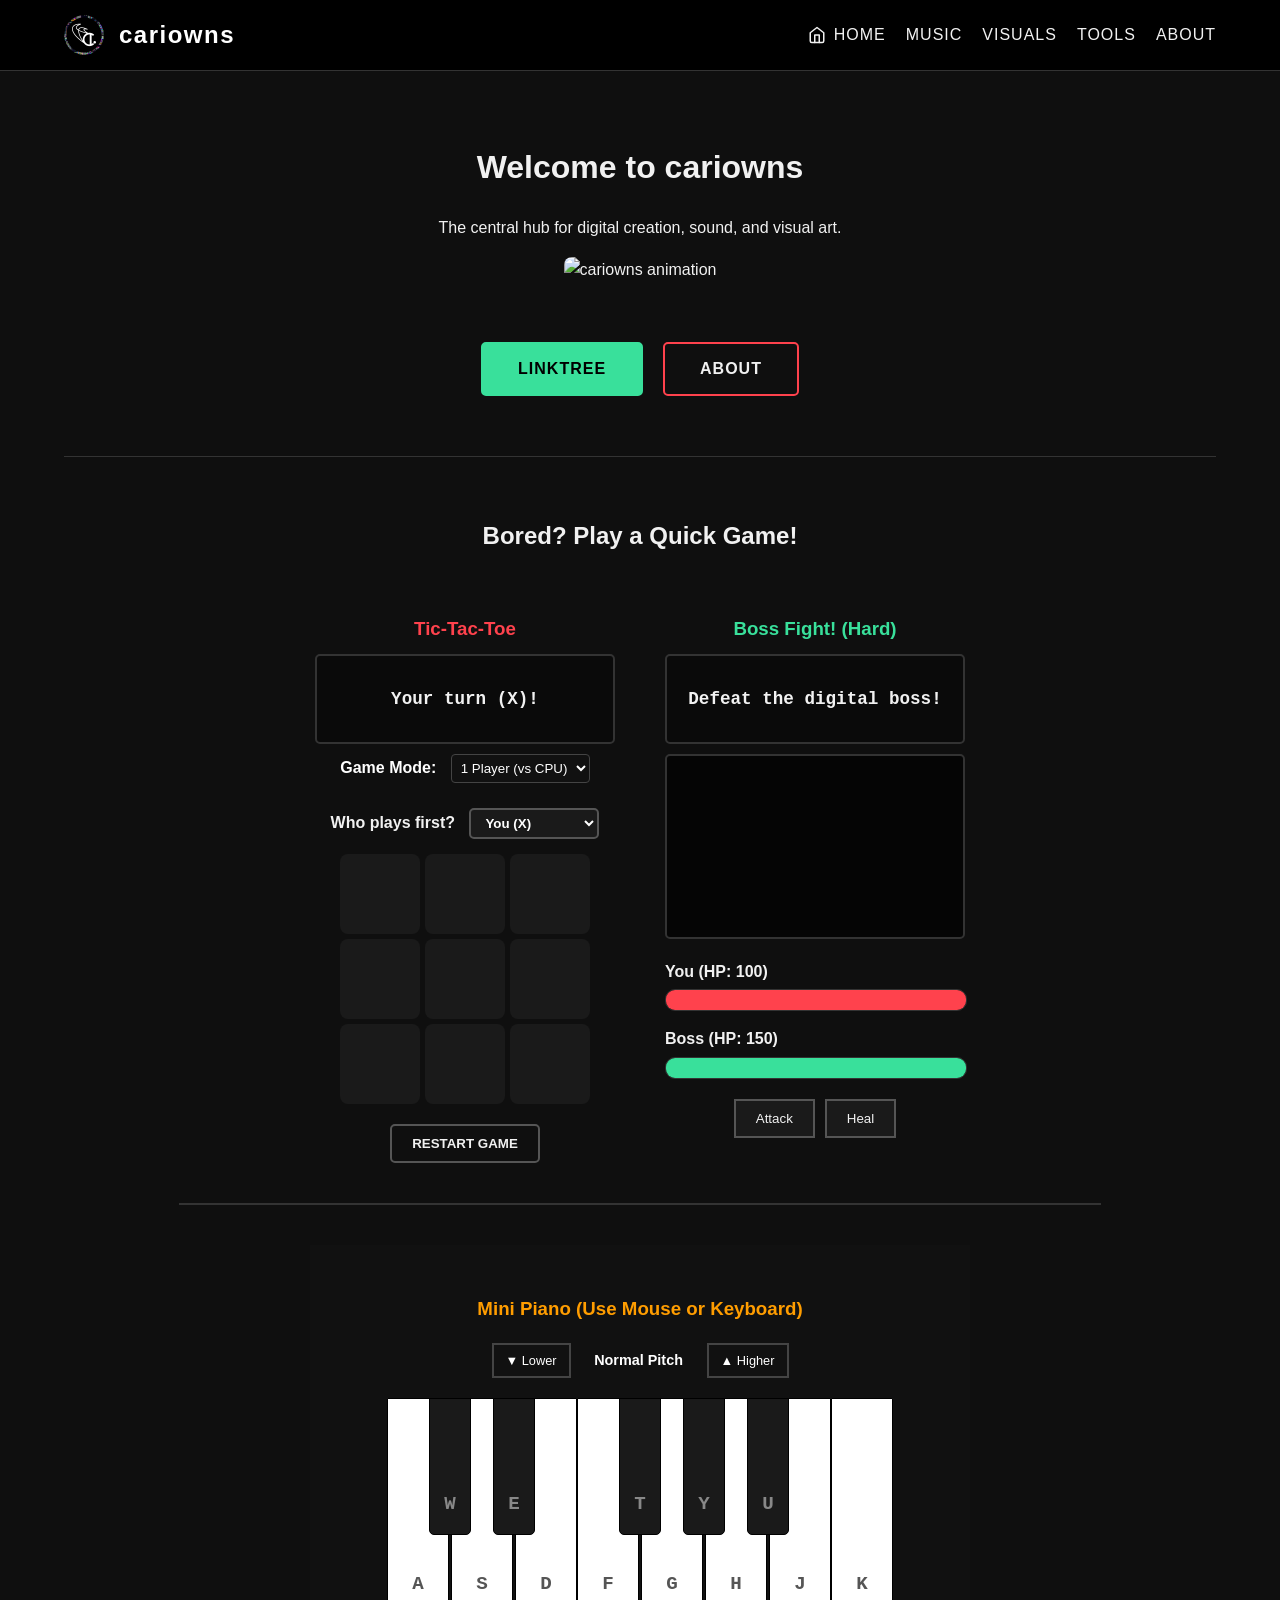
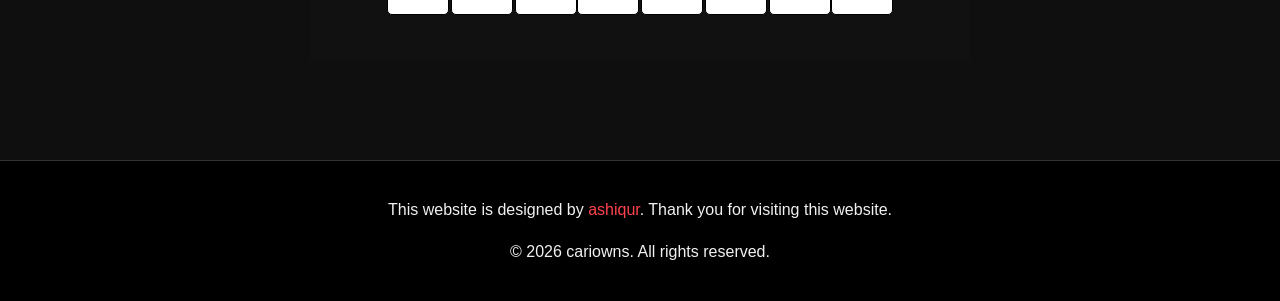
==== index.html @ 0cd2ff1d "Update meta tags and links in index.html" ====
<!DOCTYPE html>
<html lang="en">
<head>
<meta charset="UTF-8">
<meta name="viewport" content="width=device-width, initial-scale=1.0">
<title>cariowns - MUSIC, VISUALS</title>
<meta name="title" content="cariowns - MUSIC, VISUALS" />
<meta name="description" content="The official website of cariowns. Discover new music and digital projects." />
<link rel="canonical" href="https://cariowns.xyz/">

<meta property="og:type" content="website" />
<meta property="og:url" content="https://cariowns.xyz/" />
<meta property="og:title" content="cariowns - MUSIC, VISUALS" />
<meta property="og:description" content="The official website of cariowns. Discover new music and digital projects." />
<meta property="og:image" content="https://cariowns.xyz/assets/og/home.png" />

<meta property="twitter:card" content="summary_large_image" />
<meta property="twitter:url" content="https://cariowns.xyz/" />
<meta property="twitter:title" content="cariowns - MUSIC, VISUALS" />
<meta property="twitter:description" content="The official website of cariowns. Discover new music and digital projects." />
<meta property="twitter:image" content="https://cariowns.xyz/assets/og/home.png" />


<link rel="icon" href="/favicon.svg" type="image/svg+xml">
<link rel="apple-touch-icon" href="/favicon.svg">
<link rel="manifest" href="/site.webmanifest">

<link rel="stylesheet" href="style.css">
</head>
<body>
    <header>
        <div class="logo">
            <!-- Logo and Text aligned perfectly -->
            <a href="./" style="display: flex; align-items: center; text-decoration: none; gap: 15px;">
                <img src="assets/logo.png" alt="cariowns logo">
                <span style="font-size: 24px; font-weight: bold; letter-spacing: 1.5px; color: #ffffff;">cariowns</span>
            </a>
        </div>
        
        <!-- The Hamburger Button (Hidden on desktop) -->
        <button class="menu-toggle" aria-label="Toggle menu">
            &#9776;
        </button>

        <!-- Navigation Links -->
        <nav class="nav-links">
            <a href="./">
                <!-- SVG Home Icon -->
                <svg width="18" height="18" viewBox="0 0 24 24" fill="none" stroke="currentColor" stroke-width="2" stroke-linecap="round" stroke-linejoin="round">
                    <path d="M3 9l9-7 9 7v11a2 2 0 0 1-2 2H5a2 2 0 0 1-2-2z"></path>
                    <polyline points="9 22 9 12 15 12 15 22"></polyline>
                </svg>
                <span class="hide-on-mobile">Home</span>
            </a>
            <a href="MUSIC">Music</a>
            <a href="VISUALS">Visuals</a>
            <a href="TOOLS">Tools</a>
            <a href="ABOUT/">About</a>
        </nav>
    </header>

    <main>
        <h1>Welcome to cariowns</h1>
        <p>The central hub for digital creation, sound, and visual art.</p>
        <img src="assets/ashiqur.gif" alt="cariowns animation" class="hero-image">
        <!-- Home Page Buttons -->
        <div class="home-buttons">
            <a href="https://linktr.ee/cariowns" target="_blank" class="btn linktree-btn">Linktree</a>
            <a href="ABOUT/" class="btn about-btn">About</a>
        </div>
        <!-- Games Section -->
        <div class="games-container">
            <h2 class="games-main-title">Bored? Play a Quick Game!</h2>
            
            <div class="all-games-wrapper">
                
                <!-- Game 1: Tic-Tac-Toe -->
                <div class="game-box">
    <h3 style="color: var(--accent-color); margin-bottom: 10px;">Tic-Tac-Toe</h3>
    
    <div class="battle-screen">
        <p id="game-status" style="margin: 0; font-family: monospace; font-size: 1.1rem; font-weight: bold;">Your turn (X)!</p>
    </div>

    <div style="margin-bottom: 15px;">
        <label for="game-mode" style="color: white; margin-right: 10px; font-weight: bold;">Game Mode:</label>
        <select id="game-mode" style="background: #111; color: white; border: 1px solid #444; padding: 5px; border-radius: 4px; cursor: pointer;">
            <option value="1p">1 Player (vs CPU)</option>
            <option value="2p">2 Players (Local)</option>
        </select>
    </div>
    <div style="margin-bottom: 15px; margin-top: 10px;">
    <label for="first-player" style="font-weight: bold; margin-right: 10px;">Who plays first?</label>
    <select id="first-player" class="turn-dropdown">
        <option value="player">You (X)</option>
        <option value="computer">Computer (O)</option>
    </select>
</div>
                    <div class="tic-tac-toe-board">
                        <div class="cell" data-index="0"></div>
                        <div class="cell" data-index="1"></div>
                        <div class="cell" data-index="2"></div>
                        <div class="cell" data-index="3"></div>
                        <div class="cell" data-index="4"></div>
                        <div class="cell" data-index="5"></div>
                        <div class="cell" data-index="6"></div>
                        <div class="cell" data-index="7"></div>
                        <div class="cell" data-index="8"></div>
                    </div>
                    <button id="reset-game" class="btn">Restart Game</button>
                </div>

                <!-- Game 2: Boss Fight Fighter -->
                <div class="game-box">
                    <h3 style="color: #39E09B; margin-bottom: 10px;">Boss Fight! (Hard)</h3>
                    
                    <!-- RETRO BATTLE SCREEN -->
                    <div class="battle-screen">
                        <p id="fighter-status">Defeat the digital boss!</p>
                    </div>
                    <div class="bullet-screen">
                        <div class="pixel-bullet player-bullet"></div>
                        <div class="pixel-bullet boss-bullet"></div>
                        <div class="pixel-bullet boss-bullet-2"></div>
                    </div>
                    
                    <div class="health-bars">
                        <div class="hp-box">
                            <span>You (HP: <span id="p-hp-text">100</span>)</span>
                            <div class="hp-bar-bg"><div id="player-hp" class="hp-fill player-hp"></div></div>
                        </div>
                        <div class="hp-box">
                            <span>Boss (HP: <span id="b-hp-text">150</span>)</span>
                            <div class="hp-bar-bg"><div id="boss-hp" class="hp-fill boss-hp"></div></div>
                        </div>
                    </div>

                    <div class="fighter-controls">
                        <button id="btn-attack" class="btn action-btn">Attack</button>
                        <button id="btn-heal" class="btn action-btn">Heal</button>
                        <button id="reset-fighter" class="btn" style="display: none;">Play Again</button>
                    </div>
                </div>
            </div>
        </div>
        <!-- The divider line -->
    <hr class="section-divider">

    <!-- Mini Piano -->
    <div class="game-box piano-container">
        <h3 style="color: #ff9d00; margin-bottom: 20px;">Mini Piano (Use Mouse or Keyboard)</h3>
        <div class="pitch-box">
            <button id="pitch-down">▼ Lower</button>
            <span id="pitch-display">Normal Pitch</span>
            <button id="pitch-up">▲ Higher</button>
        </div>
        <div class="piano">
            <div class="key white" data-note="C4">A</div>
            <div class="key black" data-note="C#4">W</div>
            <div class="key white" data-note="D4">S</div>
            <div class="key black" data-note="D#4">E</div>
            <div class="key white" data-note="E4">D</div>
            <div class="key white" data-note="F4">F</div>
            <div class="key black" data-note="F#4">T</div>
            <div class="key white" data-note="G4">G</div>
            <div class="key black" data-note="G#4">Y</div>
            <div class="key white" data-note="A4">H</div>
            <div class="key black" data-note="A#4">U</div>
            <div class="key white" data-note="B4">J</div>
            <div class="key white" data-note="C5">K</div>
        </div>
    </div>
    </main>

    <footer>
        <p>This website is designed by <a href="https://instagram.com/ashiqur.sf" target="_blank">ashiqur</a>. Thank you for visiting this website.</p>
        <p>&copy; 2026 cariowns. All rights reserved.</p>
    </footer>

    <!-- Hamburger Menu Script -->
    <script>
        const menuBtn = document.querySelector('.menu-toggle');
        const navLinks = document.querySelector('.nav-links');

        menuBtn.addEventListener('click', () => {
            navLinks.classList.toggle('active');
        });
    </script>
<script>
        const cells = document.querySelectorAll('.cell');
        const statusText = document.getElementById('game-status');
        const resetButton = document.getElementById('reset-game');
        const firstPlayerSelect = document.getElementById('first-player');
        const gameModeSelect = document.getElementById('game-mode'); // Game Mode dropdown
        
        let board = ["", "", "", "", "", "", "", "", ""];
        let playerMoves = []; 
        let computerMoves = []; // Also use this for Player 2's moves!
        let gameActive = true;
        let isComputerThinking = false; 
        
        // --- NEW 2-PLAYER VARIABLES ---
        let isTwoPlayer = false; 
        let currentPlayer = "X"; // Tracks whose turn it is in 2P mode

        const winConditions = [
            [0, 1, 2], [3, 4, 5], [6, 7, 8],
            [0, 3, 6], [1, 4, 7], [2, 5, 8],
            [0, 4, 8], [2, 4, 6]
        ];

        cells.forEach(cell => cell.addEventListener('click', handleCellClick));
        resetButton.addEventListener('click', resetGame);
        firstPlayerSelect.addEventListener('change', resetGame); 

        // --- NEW GAME MODE LISTENER ---
        gameModeSelect.addEventListener('change', (e) => {
            isTwoPlayer = (e.target.value === '2p');
            // Hide the "Who plays first" dropdown in 2P mode to avoid confusion
            firstPlayerSelect.parentElement.style.display = isTwoPlayer ? 'none' : 'block';
            resetGame();
        });

        function handleCellClick(e) {
            const index = e.target.getAttribute('data-index');
            
            if (board[index] !== "" || !gameActive || isComputerThinking) return;

            if (isTwoPlayer) {

                // 2-PLAYER LOCAL MODE LOGIC
                let currentQueue = currentPlayer === "X" ? playerMoves : computerMoves;
                placePiece(index, currentPlayer, currentQueue);
                checkWinner();

                if (gameActive) {
                    // Switch turns
                    currentPlayer = currentPlayer === "X" ? "O" : "X";
                    statusText.innerText = `Player ${currentPlayer}'s turn!`;
                    statusText.style.color = currentPlayer === "X" ? "var(--text-color)" : "#39E09B";
                }
            } else {
                // 1-PLAYER VS CPU LOGIC
                placePiece(index, "X", playerMoves);
                checkWinner();

                if (gameActive) {
                    isComputerThinking = true; 
                    statusText.innerText = "Computer is thinking..."; 
                    statusText.style.color = "#39E09B";
                    setTimeout(computerMove, 500); 
                }
            }
        }

        function placePiece(index, player, moveQueue) {
            board[index] = player;
            let cell = document.querySelector(`.cell[data-index="${index}"]`);
            cell.innerText = player;
            cell.classList.add(player.toLowerCase());
            cell.classList.remove('fading');
            moveQueue.push(index);

            if (moveQueue.length > 3) {
                let oldestIndex = moveQueue.shift();
                board[oldestIndex] = ""; 
                let oldestCell = document.querySelector(`.cell[data-index="${oldestIndex}"]`);
                oldestCell.innerText = ""; 
                oldestCell.classList.remove(player.toLowerCase(), 'fading');
            }

            if (moveQueue.length === 3) {
                let nextToFadeIndex = moveQueue[0];
                let nextToFadeCell = document.querySelector(`.cell[data-index="${nextToFadeIndex}"]`);
                nextToFadeCell.classList.add('fading');
            }
        }

        function computerMove() {
            let available = [];
            board.forEach((val, idx) => { if (val === "") available.push(idx); });
            if (available.length === 0) return;

            let selectedIdx = -1;

            let fadingComputerPiece = computerMoves.length === 3 ? computerMoves[0] : -1;

            // 1. Computer tries to win (but ignores fake wins!)
            for(let i=0; i<winConditions.length; i++) {
                let [a,b,c] = winConditions[i];
                
                // If a winning line relies on the piece that is about to vanish, IGNORE IT!
                if (a === fadingComputerPiece || b === fadingComputerPiece || c === fadingComputerPiece) {
                    continue; 
                }

                let line = [board[a], board[b], board[c]];
                if (line.filter(x => x === "O").length === 2 && line.filter(x => x === "").length === 1) {
                    selectedIdx = line.indexOf("") === 0 ? a : (line.indexOf("") === 1 ? b : c);
                    break;
                }
            }

            // 2. Computer blocks me
            if (selectedIdx === -1) {
                for(let i=0; i<winConditions.length; i++) {
                    let [a,b,c] = winConditions[i];
                    let line = [board[a], board[b], board[c]];
                    if (line.filter(x => x === "X").length === 2 && line.filter(x => x === "").length === 1) {
                        selectedIdx = line.indexOf("") === 0 ? a : (line.indexOf("") === 1 ? b : c);
                        break;
                    }
                }
            }

            // 3. Strategic choice (Center -> Corners -> Edges)
            if (selectedIdx === -1) {
                if (board[4] === "") {
                    selectedIdx = 4;
                } else {
                    const corners = [0, 2, 6, 8].filter(idx => board[idx] === "");
                    if (corners.length > 0) {
                        selectedIdx = corners[Math.floor(Math.random() * corners.length)];
                    } else {
                        selectedIdx = available[Math.floor(Math.random() * available.length)];
                    }
                }
            }

            placePiece(selectedIdx, "O", computerMoves);
            checkWinner();
            isComputerThinking = false; 
            
            if (gameActive) {
                statusText.innerText = "Your turn (X)!";
                statusText.style.color = "var(--text-color)";
            }
        }
        function checkWinner() {
            let roundWon = false;
            let winner = "";

            for (let i = 0; i < winConditions.length; i++) {
                const [a, b, c] = winConditions[i];
                if (board[a] && board[a] === board[b] && board[a] === board[c]) {
                    roundWon = true;
                    winner = board[a];
                    break;
                }
            }

            if (roundWon) {
                if (isTwoPlayer) {
                    statusText.innerText = `Player ${winner} Wins! 🎉`;
                } else {
                    statusText.innerText = winner === "X" ? "You Win! 🎉" : "Computer Wins! 🤖";
                }
                statusText.style.color = winner === "X" ? "var(--accent-color)" : "#39E09B";
                gameActive = false;
                cells.forEach(cell => cell.classList.remove('fading'));
            }
        }

        function resetGame() {
            board = ["", "", "", "", "", "", "", "", ""];
            playerMoves = [];
            computerMoves = [];
            gameActive = true;
            isComputerThinking = false;
            currentPlayer = "X"; // Always reset to X
            
            cells.forEach(cell => {
                cell.innerText = "";
                cell.classList.remove("x", "o", "fading");
            });

            if (isTwoPlayer) {
                statusText.innerText = "Player X's turn!";
                statusText.style.color = "var(--text-color)";
            } else {
                if (firstPlayerSelect.value === 'computer') {
                    statusText.innerText = "Computer is thinking...";
                    statusText.style.color = "#39E09B";
                    isComputerThinking = true;
                    setTimeout(computerMove, 500); 
                } else {
                    statusText.innerText = "You vs. Computer. Your turn (X)!";
                    statusText.style.color = "var(--text-color)";
                }
            }
        }
    </script>
    <!-- Fighter Game Logic -->
    <script>
        let playerHp = 100;
        let bossHp = 150; // Boss starts with more HP!
        let fighterActive = true;

        const pBar = document.getElementById('player-hp');
        const bBar = document.getElementById('boss-hp');
        const pText = document.getElementById('p-hp-text');
        const bText = document.getElementById('b-hp-text');
        const fStatus = document.getElementById('fighter-status');
        const attackBtn = document.getElementById('btn-attack');
        const healBtn = document.getElementById('btn-heal');
        const resetFighterBtn = document.getElementById('reset-fighter');

        attackBtn.addEventListener('click', () => playerTurn('attack'));
        healBtn.addEventListener('click', () => playerTurn('heal'));
        resetFighterBtn.addEventListener('click', resetFighter);

        function updateBars() {
            pBar.style.width = Math.max(0, playerHp) + '%';
            bBar.style.width = (Math.max(0, bossHp) / 1.5) + '%'; // Divided by 1.5 because max is 150
            pText.innerText = Math.max(0, playerHp);
            bText.innerText = Math.max(0, bossHp);
        }

        function playerTurn(action) {
            if(!fighterActive) return;

            if(action === 'attack') {
                let dmg = Math.floor(Math.random() * 11) + 10; 
                bossHp -= dmg;
                fStatus.innerHTML = `💥 BANG! 🔫<br>You dealt ${dmg} damage.`;
                fStatus.style.color = 'var(--accent-color)';
                
                // 🔫 FIRE THE PLAYER BULLET!
                const pBullet = document.querySelector('.player-bullet');
                if(pBullet) {
                    pBullet.classList.remove('firing'); 
                    void pBullet.offsetWidth; // Force reset
                    pBullet.classList.add('firing'); // Shoot!
                }
                
            } else {
                let heal = Math.floor(Math.random() * 16) + 15; 
                playerHp = Math.min(100, playerHp + heal);
                fStatus.innerHTML = `✨ HEALED ✨<br>Recovered ${heal} HP!`;
                fStatus.style.color = '#39E09B';
            }

            updateBars();
            checkFighterWin();

            if(fighterActive) {
                attackBtn.disabled = true;
                healBtn.disabled = true;
                setTimeout(bossTurn, 1000); 
            }
        }

        function bossTurn() {
            let dmg = Math.floor(Math.random() * 16) + 15; 
            playerHp -= dmg;
            fStatus.innerHTML = `🩸 OUCH! 🩸<br>Boss hit for ${dmg} damage.`;
            fStatus.style.color = 'white';
            
            // 🔫 FIRE THE BOSS BULLETS!
            const bBullet1 = document.querySelector('.boss-bullet');
            const bBullet2 = document.querySelector('.boss-bullet-2');
            if(bBullet1 && bBullet2) {
                bBullet1.classList.remove('firing');
                bBullet2.classList.remove('firing');
                void bBullet1.offsetWidth; // Force reset
                bBullet1.classList.add('firing'); // Shoot bullet 1!
                bBullet2.classList.add('firing'); // Shoot bullet 2!
            }

            updateBars();
            checkFighterWin();
            attackBtn.disabled = false;
            healBtn.disabled = false;
        }
        function checkFighterWin() {
            if(bossHp <= 0) {
                fStatus.innerHTML = "🏆 VICTORY! 🏆<br>You defeated the Boss!";
                fStatus.style.color = '#39E09B';
                endFighter();
            } else if (playerHp <= 0) {
                fStatus.innerHTML = "💀 GAME OVER 💀<br>You were destroyed.";
                fStatus.style.color = 'var(--accent-color)';
                endFighter();
            }
        }
        function endFighter() {
            fighterActive = false;
            attackBtn.style.display = 'none';
            healBtn.style.display = 'none';
            resetFighterBtn.style.display = 'inline-block';
        }

        function resetFighter() {
            playerHp = 100;
            bossHp = 150;
            fighterActive = true;
            fStatus.innerText = "Defeat the digital boss!";
            fStatus.style.color = 'white';
            attackBtn.style.display = 'inline-block';
            healBtn.style.display = 'inline-block';
            resetFighterBtn.style.display = 'none';
            attackBtn.disabled = false;
            healBtn.disabled = false;
            updateBars();
        }
        
        // 🎹 ADVANCED MINI PIANO LOGIC
        
        const AudioContext = window.AudioContext || window.webkitAudioContext;
        const audioCtx = new AudioContext();

        const frequencies = {
            "C4": 261.63, "C#4": 277.18, "D4": 293.66, "D#4": 311.13,
            "E4": 329.63, "F4": 349.23, "F#4": 369.99, "G4": 392.00,
            "G#4": 415.30, "A4": 440.00, "A#4": 466.16, "B4": 493.88,
            "C5": 523.25
        };

        // This object acts as the piano's "memory"
        const activeNotes = {};
        
        // --- NEW PITCH SHIFT LOGIC ---
        let currentPitchShift = 0; // 0 is normal, 1 is an octave up, -1 is an octave down
        const pitchDisplay = document.getElementById('pitch-display');

        document.getElementById('pitch-down').addEventListener('click', () => {
            if (currentPitchShift > -2) currentPitchShift--; // Limit to 2 octaves down
            updatePitchDisplay();
        });

        document.getElementById('pitch-up').addEventListener('click', () => {
            if (currentPitchShift < 2) currentPitchShift++; // Limit to 2 octaves up
            updatePitchDisplay();
        });

        function updatePitchDisplay() {
            if (currentPitchShift === 0) pitchDisplay.innerText = "Normal Pitch";
            else if (currentPitchShift > 0) pitchDisplay.innerText = `Pitch +${currentPitchShift}`;
            else pitchDisplay.innerText = `Pitch ${currentPitchShift}`;
        }

        // --- UPGRADED START NOTE FUNCTION ---
        function startNote(note) {
            if (!frequencies[note]) return;
            if (audioCtx.state === 'suspended') audioCtx.resume();
            
            if (activeNotes[note]) return;

            const osc = audioCtx.createOscillator();
            const gainNode = audioCtx.createGain();
            
            osc.type = 'triangle'; 
            
            // Multiply the frequency by 2 to go up an octave, divide by 2 to go down!
            const shiftedFrequency = frequencies[note] * Math.pow(2, currentPitchShift);
            osc.frequency.setValueAtTime(shiftedFrequency, audioCtx.currentTime);
            
            gainNode.gain.setValueAtTime(1, audioCtx.currentTime);
            
            osc.connect(gainNode);
            gainNode.connect(audioCtx.destination);
            
            osc.start();
            
            activeNotes[note] = { osc, gainNode };
        }

        function stopNote(note) {
            if (!activeNotes[note]) return;

            const { osc, gainNode } = activeNotes[note];
            
            // When released, fade it out smoothly over half a second
            gainNode.gain.setValueAtTime(gainNode.gain.value, audioCtx.currentTime);
            gainNode.gain.exponentialRampToValueAtTime(0.001, audioCtx.currentTime + 0.5); 
            osc.stop(audioCtx.currentTime + 0.5);
            
            // Delete from memory
            delete activeNotes[note];
        }

        // --- MOUSE AND DRAG TRACKING ---
        let isMouseDown = false;
        document.addEventListener('mousedown', () => isMouseDown = true);
        document.addEventListener('mouseup', () => isMouseDown = false);

        const pianoKeys = document.querySelectorAll('.key');
        
        pianoKeys.forEach(key => {
            const note = key.getAttribute('data-note');

            // 1. Initial Click Down
            key.addEventListener('mousedown', () => {
                startNote(note);
                key.classList.add('active');
            });

            // 2. Dragging over keys while holding the mouse button!
            key.addEventListener('mouseenter', () => {
                if (isMouseDown) {
                    startNote(note);
                    key.classList.add('active');
                }
            });

            // 3. Releasing the mouse OR sliding off the key
            key.addEventListener('mouseup', () => {
                stopNote(note);
                key.classList.remove('active');
            });
            key.addEventListener('mouseleave', () => {
                stopNote(note);
                key.classList.remove('active');
            });
        });

        // --- KEYBOARD TRACKING ---
        const keyMap = {
            'a': 'C4', 'w': 'C#4', 's': 'D4', 'e': 'D#4', 'd': 'E4',
            'f': 'F4', 't': 'F#4', 'g': 'G4', 'y': 'G#4', 'h': 'A4',
            'u': 'A#4', 'j': 'B4', 'k': 'C5'
        };

        // When press a keyboard key DOWN
        document.addEventListener('keydown', (e) => {
            if (e.repeat) return; 
            const note = keyMap[e.key.toLowerCase()];
            if (note) {
                startNote(note);
                const keyElement = document.querySelector(`.key[data-note="${note}"]`);
                if (keyElement) keyElement.classList.add('active');
            }
        });

        // When let GO of the keyboard key
        document.addEventListener('keyup', (e) => {
            const note = keyMap[e.key.toLowerCase()];
            if (note) {
                stopNote(note);
                const keyElement = document.querySelector(`.key[data-note="${note}"]`);
                if (keyElement) keyElement.classList.remove('active');
            }
        });
    </script>
</body>
</html>
---- style.css ----
/* style.css */
:root {
    --bg-color: #0f0f0f;
    --text-color: #f1f1f1;
    --accent-color: #ff424d; /* A vibrant accent for links/buttons */
}

html, body {
    margin: 0;
    padding: 0;
    width: 100%;
    font-family: 'Segoe UI', Tahoma, Geneva, Verdana, sans-serif;
    background-color: var(--bg-color);
    color: var(--text-color);
    line-height: 1.6;
    overflow-x: hidden; /* Prevents horizontal scrolling issues */
    -webkit-tap-highlight-color: transparent;
}

/* Navigation Bar */
header {
    background-color: #000;
    padding: 15px 5%;
    display: flex;
    justify-content: space-between;
    align-items: center;
    border-bottom: 1px solid #333;
    position: relative; /* Required so the mobile menu attaches properly */
}

.logo img {
    height: 40px;
}

/* Desktop Navigation Container */
.nav-links {
    display: flex;
    align-items: center; 
}

/* Desktop Navigation Links */
.nav-links a {
    display: flex; 
    align-items: center;
    gap: 8px;
    color: var(--text-color);
    text-decoration: none;
    margin-left: 20px;
    font-weight: 500;
    text-transform: uppercase; /* THIS MAKES ALL LETTERS CAPITAL */
    letter-spacing: 1px;       /* This adds a tiny bit of space between the letters */
    transition: color 0.3s;
}

.nav-links a:hover {
    color: var(--accent-color);
    font-weight: bold !important;
}
.nav-links a.active {
    color: var(--accent-color) !important;
    font-weight: 700 !important;
}

/* Main Content Area */
main {
    padding: 50px 5%;
    min-height: 70vh;
    text-align: center;
}

.hero-image {
    max-width: 100%;
    height: auto;
    border-radius: 8px;
    margin-bottom: 30px;
}

/* Footer */
footer {
    background-color: #000;
    text-align: center;
    padding: 20px;
    border-top: 1px solid #333;
}

footer a {
    color: var(--accent-color);
    text-decoration: none;
}

/* =========================================
   MOBILE MENU STYLES 
   ========================================= */

/* Hide the hamburger button on desktop screens */
.menu-toggle {
    display: none;
    background: none;
    border: none;
    color: var(--text-color);
    font-size: 28px;
    cursor: pointer;
}

/* When the screen is smaller than 768px (Tablets and Phones) */
@media (max-width: 768px) {
    
    /* Show the hamburger button */
    .menu-toggle {
        display: block;
    }

    /* Redesign the nav into a dropdown menu */
    .nav-links {
        display: none; 
        flex-direction: column; 
        align-items: center; /* <--- THIS IS THE MAGIC LINE FOR MOBILE CENTERING */
        position: absolute; 
        top: 100%; 
        left: 0;
        width: 100%;
        background-color: #000;
        border-bottom: 1px solid #333;
        padding: 20px 0;
        z-index: 100; 
    }

  /* Space out the links and FORCE them to the center on mobile */
    .nav-links a {
        display: flex !important;          /* Keeps icon and text side-by-side */
        align-items: center !important;    /* Forces text to align middle with icon */
        width: 100% !important;
        justify-content: center !important;
        margin: 15px 0 !important;
        padding: 0 !important;
        font-size: 18px;
        text-transform: uppercase !important;
        letter-spacing: 1px !important;
    }

    /* This class is triggered by the JavaScript script */
    .nav-links.active {
        display: flex;
    }
}
/* =========================================
   MUSIC PAGE STYLES 
   ========================================= */
.music-grid {
    display: grid;
    grid-template-columns: repeat(auto-fit, minmax(300px, 1fr));
    gap: 30px;
    margin-top: 40px;
}

.music-card {
    background-color: #1a1a1a;
    padding: 20px;
    border-radius: 12px;
    text-align: left;
    transition: transform 0.3s ease, box-shadow 0.3s ease;
}

.music-card:hover {
    transform: translateY(-5px);
    box-shadow: 0 10px 20px rgba(0,0,0,0.5);
}

.album-art {
    width: 100%;
    height: auto;
    border-radius: 8px;
    margin-bottom: 15px;
    aspect-ratio: 1 / 1;
    object-fit: cover;
}

.music-card h3 {
    margin: 0 0 5px 0;
    color: var(--accent-color);
}

.music-card p {
    margin: 0 0 15px 0;
    font-size: 14px;
    color: #aaa;
}

audio {
    width: 100%;
    outline: none;
}
/* Styling for the clickable track titles */
.music-card h3 a {
    color: inherit; /* Keeps the red color you already set for the h3 */
    text-decoration: none; /* Removes the default blue underline */
    transition: opacity 0.3s ease; /* Smooth transition for the hover effect */
}

/* Adds a nice effect when they hover over the title */
.music-card h3 a:hover {
    opacity: 0.7; /* Makes it slightly transparent to show it's clickable */
    text-decoration: underline; /* Optional: adds a neat underline on hover */
}
/* Smooth transition for the image */
.music-card a .album-art {
    transition: transform 0.3s ease, filter 0.3s ease;
}

/* Zooms in slightly and brightens when hovered */
.music-card a:hover .album-art {
    transform: scale(1.05); /* Makes the image 5% bigger */
    filter: brightness(1.1); /* Makes it slightly brighter */
}

/* =========================================
   VISUALS PAGE STYLES 
   ========================================= */
/* --- THE GALLERY GRID CONTAINER --- */
.gallery-grid {
    display: grid;
    /* MAGIC MATH: This automatically creates columns that are at least 300px wide. 
       If the screen is huge, it makes 3 or 4 columns. 
       If it's a tiny phone, it forces them into 1 column! */
    grid-template-columns: repeat(auto-fit, minmax(250px, 1fr));
    gap: 20px; /* Space between the art pieces */
    gap: 20px;
    margin-top: 40 px;
}

/* --- THE GALLERY IMAGES --- */
.gallery-item {
    position: relative;
    overflow: hidden;
    border-radius: 12px;
    aspect-ratio:1/1;
}

.gallery-item img {
    width: 100%;
    height: 100%;
    object-fit: cover;
    transition: transform 0.5s ease; /* Optional: sets up a hover effect */
}

/* Optional: Make the art pop up slightly when you hover over it! */
.gallery-item:hover img {
    transform: scale(1.1);
}

/* The dark bar that slides up with the title */
.gallery-overlay {
    position: absolute;
    bottom: 0;
    left: 0;
    width: 100%;
    background: rgba(0, 0, 0, 0.8);
    color: #fff;
    padding: 15px;
    text-align: center;
    font-weight: bold;
    transform: translateY(100%); /* Hides it below the image */
    transition: transform 0.3s ease;
    box-sizing: border-box;
}

/* Slides the dark bar up when you hover */
.gallery-item:hover .gallery-overlay {
    transform: translateY(0);
}
/* Styling for text links inside paragraphs */
.text-link {
    color: var(--text-color); /* Keeps it white to match the paragraph */
    text-decoration: underline; /* Adds the underline */
}

.text-link:hover {
    font-weight: bold; /* Makes it bold on hover */
    color: var(--accent-color); /* Optional: turns it red on hover for extra flair! Remove this line if you want it to stay white */
}
/* About Page Contact Section */
.contact-section {
    margin-top: 50px;
    padding-top: 40px;
    border-top: 1px solid #333; /* Adds a subtle dark grey line above the section */
}

.email-btn {
    display: inline-block;
    padding: 12px 30px;
    border: 2px solid var(--accent-color);
    color: var(--text-color);
    text-decoration: none;
    font-weight: bold;
    border-radius: 5px; /* Slightly rounded corners */
    transition: all 0.3s ease;
}

/* Fills the button with your red accent color when hovered */
.email-btn:hover {
    background-color: var(--accent-color);
    color: #ffffff; /* Ensures the text stays white */
}
/* --- HOME PAGE BUTTONS --- */
.home-buttons {
    display: flex;
    justify-content: center; /* Centers the buttons */
    gap: 20px; /* Space between the two buttons */
    margin-top: 30px; /* Space between the GIF and the buttons */
}

/* Base style for both buttons */
.home-buttons .btn {
    padding: 12px 35px;
    font-weight: bold;
    text-transform: uppercase;
    letter-spacing: 1px;
    text-decoration: none;
    border-radius: 5px;
    transition: all 0.3s ease;
}

/* Green Linktree Button */
.linktree-btn {
    background-color: #39E09B; /* A nice Linktree-style vibrant green */
    color: #000000; /* Dark text reads best on the green */
    border: 2px solid #39E09B;
}

.linktree-btn:hover {
    background-color: transparent;
    color: #39E09B; /* Turns text green when hovered */
}

/* About Button (Matches your red accent!) */
.about-btn {
    background-color: transparent;
    color: var(--text-color);
    border: 2px solid var(--accent-color);
}

.about-btn:hover {
    background-color: var(--accent-color);
    color: #ffffff; /* Fills with red when hovered */
}
/* --- GAMES CONTAINER & WRAPPER --- */
.games-container {
    margin-top: 60px;
    padding-top: 40px;
    border-top: 1px solid #333;
}

.games-main-title {
    text-align: center;
    color: var(--text-color);
    margin-bottom: 40px; 
}

.all-games-wrapper {
    display: flex;
    flex-wrap: wrap; 
    justify-content: center;
    gap: 50px;
}

.game-box {
    display: flex;
    flex-direction: column;
    align-items: center;
    width: 100%;
    max-width: 300px; /* Keeps the games neat and compact */
}

/* --- FIGHTER GAME STYLES --- */
.health-bars {
    width: 100%;
    display: flex;
    flex-direction: column;
    gap: 15px;
    margin-bottom: 20px;
}

.hp-box {
    display: flex;
    flex-direction: column;
    align-items: flex-start;
    width: 100%;
    font-weight: bold;
}

.hp-bar-bg {
    width: 100%;
    height: 20px;
    background-color: #1a1a1a;
    border-radius: 10px;
    overflow: hidden;
    border: 1px solid #333;
    margin-top: 5px;
}

.hp-fill {
    height: 100%;
    width: 100%;
    transition: width 0.3s ease, background-color 0.3s ease;
}

.player-hp { background-color: var(--accent-color); }
.boss-hp { background-color: #39E09B; }

.fighter-controls {
    display: flex;
    gap: 10px;
    justify-content: center;
    width: 100%;
}

.action-btn {
    padding: 10px 20px;
    background-color: #1a1a1a;
    border: 2px solid #555;
    color: var(--text-color);
    cursor: pointer;
}

.action-btn:hover {
    background-color: #333;
}

#btn-attack:hover { border-color: var(--accent-color); color: var(--accent-color); }
#btn-heal:hover { border-color: #39E09B; color: #39E09B; }
/* --- TIC-TAC-TOE STYLES --- */
.tic-tac-toe-board {
    display: grid;
    grid-template-columns: repeat(3, 80px);
    gap: 5px;
    margin-bottom: 20px;
}

.cell {
    width: 80px;
    height: 80px;
    background-color: #1a1a1a;
    border-radius: 8px;
    display: flex;
    justify-content: center;
    align-items: center;
    font-size: 3rem;
    font-weight: bold;
    cursor: pointer;
    transition: background-color 0.3s ease;
}

.cell:hover {
    background-color: #2a2a2a;
}

.cell.x { color: var(--accent-color); }
.cell.o { color: #39E09B; }

/* Styling for the Tic-Tac-Toe Reset Button */
#reset-game {
    background-color: transparent;
    color: var(--text-color);
    border: 2px solid #555;
    padding: 10px 20px;
    cursor: pointer;
    border-radius: 5px;
    font-weight: bold;
    text-transform: uppercase;
    transition: all 0.3s ease;
}

#reset-game:hover {
    background-color: #555;
    color: #ffffff;
}
/* --- BATTLE SCREEN FOR BOTH GAMES --- */
.battle-screen {
    width: 100%;
    height: 90px; /* INCREASED vertical size! */
    background-color: #0a0a0a; 
    border: 2px solid #333; 
    border-radius: 5px;
    display: flex;
    justify-content: center;
    align-items: center;
    margin-bottom: 10px; /* Adjusted so dropdown fits nicely */
    padding: 10px;
    text-align: center;
    box-sizing: border-box; /* Locks the height perfectly static */
}

#fighter-status {
    margin: 0;
    font-family: monospace; /* Gives it a cool retro gaming text vibe! */
    font-size: 1.1rem;
    font-weight: bold;
}
/* Styling for the Boss Fight Play Again Button */
#reset-fighter {
    background-color: transparent;
    color: var(--text-color);
    border: 2px solid #555;
    padding: 10px 20px;
    cursor: pointer;
    border-radius: 5px;
    font-weight: bold;
    text-transform: uppercase;
    transition: all 0.3s ease;
    margin-top: 10px;
}

#reset-fighter:hover {
    background-color: #555;
    color: #ffffff;
}
/* Makes the oldest Tic-Tac-Toe piece fade out so you know it's going to disappear */
.cell.fading {
    opacity: 0.3;
    transform: scale(0.85); /* Shrinks it slightly */
    transition: all 0.3s ease;
}
/* --- TURN SELECTOR DROPDOWN --- */
.turn-dropdown {
    background-color: #1a1a1a;
    color: #ffffff;
    border: 2px solid #555;
    padding: 5px 10px;
    border-radius: 5px;
    cursor: pointer;
    font-weight: bold;
    transition: border-color 0.3s ease;
}

.turn-dropdown:hover, .turn-dropdown:focus {
    border-color: var(--accent-color);
    outline: none;
}
/* --- NEW BULLET ANIMATION SCREEN --- */
.bullet-screen {
    width: 100%;
    /* ⬇️ THIS HEIGHT PUSHES THE HEALTH BARS DOWN! Adjust this number if it doesn't align perfectly ⬇️ */
    height: 185px; 
    background-color: #050505; /* Extra dark background for the "firing range" */
    border: 2px solid #333;
    border-radius: 5px;
    margin-bottom: 20px;
    position: relative;
    overflow: hidden; /* Hides the bullets when they hit the edges */
    box-sizing: border-box;
}

/* Base style for all bullets */
.pixel-bullet {
    position: absolute;
    width: 20px;
    height: 4px;
    border-radius: 2px;
    opacity: 0; /* Hidden until animated */
}

/* Player Bullet (Hidden by default, waiting to be fired) */
.player-bullet {
    background-color: #ff4c4c;
    box-shadow: 0 0 8px #ff4c4c;
    top: 40%;
    /* Notice we removed the infinite animation here! */
}

/* Boss Bullet 1 (Hidden by default) */
.boss-bullet {
    background-color: #39E09B;
    box-shadow: 0 0 8px #39E09B;
    top: 20%;
}

/* Boss Bullet 2 (Hidden by default) */
.boss-bullet-2 {
    background-color: #39E09B;
    box-shadow: 0 0 8px #39E09B;
    top: 70%;
}

/* --- THE NEW TRIGGER CLASSES --- */
/* JavaScript will add these classes ONLY when an attack happens */
.player-bullet.firing {
    animation: shootRight 0.4s linear; /* Much faster bullet! */
}

.boss-bullet.firing {
    animation: shootLeft 0.4s linear;
}

.boss-bullet-2.firing {
    animation: shootLeft 0.4s linear;
    animation-delay: 0.1s; /* Slight delay so it looks like a double-shot */
}

/* Animation Keyframes: Left to Right */
@keyframes shootRight {
    0% { left: -20px; opacity: 1; }
    90% { opacity: 1; }
    100% { left: 100%; opacity: 0; }
}

/* Animation Keyframes: Right to Left */
@keyframes shootLeft {
    0% { right: -20px; opacity: 1; }
    90% { opacity: 1; }
    100% { right: 100%; opacity: 0; }
}
/* --- DIVIDER LINE --- */
.section-divider {
    border: 0;
    height: 2px;
    background-color: #333;
    margin: 40px auto;
    width: 80%; /* Keeps it centered nicely */
}

/* --- PIANO CONTAINER --- */
.piano-container {
    width: 100%;
    max-width: 600px;
    margin: 0 auto;
    text-align: center;
    background-color: #111;
    padding: 30px;
    margin-bottom: 50px;
}

/* --- PIANO KEYS --- */
.piano {
    display: inline-flex; /* Shrinks the box to perfectly hug the keys */
    max-width: 100%; /* Stops the box from growing wider than the screen */
    overflow-x: auto; /* Allows smooth left/right swiping on mobile! */
    margin: 0 auto; /* Keeps it dead-center on desktop, even zoomed in */
    padding-bottom: 15px; /* Room for the mobile scrollbar */
}

.key {
    border: 1px solid #000;
    border-radius: 0 0 5px 5px;
    cursor: pointer;
    display: flex;
    align-items: flex-end;
    justify-content: center;
    padding-bottom: 15px;
    font-weight: bold;
    font-family: monospace;
    font-size: 1.2rem;
    user-select: none; /* Prevents text highlighting when clicking fast */
    transition: background-color 0.1s ease;
}

/* White Keys */
.key.white {
    min-width: 60px !important; /* MAGIC FIX: Absolutely forbids squishing */
    width: 60px !important;
    flex-shrink: 0 !important;
    height: 200px;
    background-color: #ffffff;
    color: #555;
    z-index: 1;
}

.key.white:active, .key.white.active {
    background-color: #d4d4d4;
}

/* Black Keys */
.key.black {
    min-width: 40px !important; /* MAGIC FIX: Absolutely forbids squishing */
    width: 40px !important;
    flex-shrink: 0 !important;
    height: 120px;
    background-color: #1a1a1a;
    color: #888;
    z-index: 2;
    margin-left: -20px !important; /* Locks them exactly between the white keys */
    margin-right: -20px !important;
    border: 1px solid #000;
}

.key.black:active, .key.black.active {
    background-color: #333;
}
/* --- 1. PITCH CONTAINER (Forces 1 Line) --- */
.pitch-box {
    display: flex;
    justify-content: center;
    align-items: center;
    flex-wrap: nowrap; /* FORCES them to stay on one single horizontal line */
    gap: 8px; /* Space between buttons */
    margin-bottom: 20px;
    width: 100%;
}

/* --- 2. PITCH DISPLAY (Stops buttons from moving!) --- */
#pitch-display {
    display: inline-block;
    width: 120px; 
    text-align: center;
    color: #fff;
    font-family: 'Segoe UI', Roboto, Helvetica, Arial, sans-serif;
    -webkit-font-smoothing: antialiased;
    -moz-osx-font-smoothing: grayscale;
    font-weight: bold;
    font-size: 0.9rem;
    flex-shrink: 0; 
}

/* --- 3. PITCH BUTTONS --- */
#pitch-down, #pitch-up {
    background-color: #111;
    color: #ffffff;
    border: 2px solid #444;
    border-radius: 0px;
    font-family: 'Segoe UI', Roboto, Helvetica, Arial, sans-serif;
    -webkit-font-smoothing: antialiased;
    -moz-osx-font-smoothing: grayscale;
    font-size: 0.8rem; 
    padding: 8px 12px;
    cursor: pointer;
    white-space: nowrap; 
    transition: background-color 0.1s ease;
}

#pitch-down:hover, #pitch-up:hover {
    background-color: #222;
    border-color: #666;
}

#pitch-down:active, #pitch-up:active {
    background-color: #000;
    border-color: #333;
}
/* --- MOBILE RESPONSIVE PIANO FIX --- */
@media (max-width: 500px) {
    .piano-container {
        padding: 20px 5px; /* Reduces the bulky padding on phone screens */
    }
    
    .key.white {
        width: 12.5%; /* 100% divided by 8 keys = perfect fit! */
        font-size: 0.9rem; /* Slightly smaller text for keys */
    }
    
    .key.black {
        width: 8%; /* Shrink black keys proportionally */
        margin-left: -4%; /* Adjust negative margin to keep them centered */
        margin-right: -4%;
    }
}
/* --- GALLERY DATE STYLING --- */
.upload-date {
    font-family: monospace;
    font-size: 0.7rem;
    color: #00a8ff; /* Using a blue tint to match your glitch theme */
    margin-top: 8px;
    text-shadow: 1px 1px 0px #ff0000; /* Subtle glitch shadow */
    
    /* Hidden state */
    opacity: 0;
    transform: translateY(5px);
    transition: all 0.3s ease-in-out;
}

/* --- SHOW DATE ON HOVER --- */
.gallery-item:hover .upload-date {
    opacity: 1;
    transform: translateY(0);
}
/* --- HIDE HOME TEXT ON MOBILE --- */
@media (max-width: 768px) {
    .hide-on-mobile {
        display: none !important; 
    }
    
    /* Make the home icon slightly bigger to fill the space */
    .nav-links a svg {
        width: 24px !important;
        height: 24px !important;
        margin: 0; 
    }
}
/* --- PROFESSIONAL SOCIAL ICONS --- */
.social-gallery {
    display: flex;
    justify-content: center;
    gap: 30px; /* Space between icons */
    margin: 40px 0; /* Space above and below the row */
}

.social-icon {
    color: #ffffff; /* White icons to start */
    transition: all 0.3s ease; /* Smooth animation */
    display: inline-flex;
    align-items: center;
    justify-content: center;
}

.social-icon svg {
    width: 28px;
    height: 28px;
    stroke: currentColor;
    stroke-width: 2;
    stroke-linecap: round;
    stroke-linejoin: round;
    fill: none;
}

/* Hover Effect: Turns red and floats up slightly */
.social-icon:hover {
    color: #ff3333;
    transform: translateY(-5px); 
}
/* --- ALL LINKS BUTTON --- */
.all-links-btn {
    background-color: transparent;
    color: #fff;
    border: 1px solid #555;
    padding: 10px 25px;
    border-radius: 20px;
    cursor: pointer;
    font-size: 0.9rem;
    transition: all 0.3s ease;
}
.all-links-btn:hover {
    border-color: #ff3333;
    color: #ff3333;
}

/* --- POPUP MODAL BACKGROUND --- */
.modal-overlay {
    display: none; /* Hidden until clicked */
    position: fixed;
    top: 0; left: 0; width: 100%; height: 100%;
    background-color: rgba(0, 0, 0, 0.85); /* Dark background */
    backdrop-filter: blur(5px);
    z-index: 1000;
    justify-content: center;
    align-items: center;
}

/* --- POPUP BOX --- */
.modal-content {
    background-color: #0a0a0a;
    width: 90%;
    max-width: 450px;
    border-radius: 24px;
    padding: 30px 20px;
    position: relative;
    max-height: 85vh; 
    overflow-y: auto; 
    
    /* 1. Stop scrolling from leaking to the main page */
    overscroll-behavior: contain; 
    
    /* 2. Hide scrollbar for Firefox, IE, and Edge */
    -ms-overflow-style: none; 
    scrollbar-width: none; 
}

/* 3. Hide scrollbar for Chrome, Safari, and Opera */
.modal-content::-webkit-scrollbar {
    display: none;
}
/* --- FREEZE BACKGROUND SCROLLING --- */
.body-no-scroll {
    position: fixed;
    width: 100%;
    overflow: hidden;
}

/* Close X button */
.close-modal {
    position: absolute;
    top: 15px; right: 20px;
    color: #888;
    font-size: 28px;
    cursor: pointer;
    line-height: 1;
}
.close-modal:hover { color: #ff3333; }

.modal-title {
    text-align: center;
    color: white;
    margin-bottom: 25px;
    font-size: 1.1rem;
    font-weight: bold;
}

/* --- LINK LIST ITEMS --- */
.link-list {
    display: flex;
    flex-direction: column;
    gap: 15px;
}

.link-item {
    display: flex;
    align-items: center;
    justify-content: space-between;
    background-color: #000;
    border: 1px solid #3a1111; /* Very subtle dark red border */
    border-radius: 30px; /* Pill shape */
    padding: 14px 20px;
    text-decoration: none;
    color: white;
    transition: all 0.3s ease;
}

.link-item:hover {
    border-color: #ff3333; /* Bright red on hover */
    background-color: #110000;
    transform: scale(1.02); /* Pops out slightly */
}

.link-icon {
    width: 24px; height: 24px;
    display: flex; justify-content: center; align-items: center;
}

.link-text {
    flex-grow: 1;
    text-align: center;
    display: flex;
    flex-direction: column;
}

.link-title { font-weight: 600; font-size: 1rem; }
.link-subtitle { font-size: 0.75rem; color: #888; margin-top: 3px; }

.link-dots {
    color: #555;
    font-size: 1.2rem;
}
/* --- THREE DOTS DROPDOWN MENU --- */
.options-container {
    position: relative;
    display: flex;
    align-items: center;
}

.link-dots {
    padding: 5px 15px; /* Makes it easier to tap on phones */
    color: #555;
    font-size: 1.2rem;
    transition: color 0.3s ease;
}

.link-dots:hover {
    color: #fff;
}

.dropdown-menu {
    display: none; /* Hidden by default */
    position: absolute;
    right: 0;
    top: 100%;
    background-color: #1a1a1a;
    border: 1px solid #333;
    border-radius: 8px;
    padding: 5px;
    z-index: 2000;
    box-shadow: 0 4px 15px rgba(0,0,0,0.8);
    min-width: 110px;
}

/* This class gets added by JavaScript to show the menu */
.dropdown-menu.show {
    display: block;
}

.copy-action {
    color: white;
    font-size: 0.85rem;
    padding: 10px 12px;
    border-radius: 5px;
    text-align: center;
    transition: background-color 0.2s ease;
}

.copy-action:hover {
    background-color: #333;
}
/* --- AUDIO LOADING BAR (HORIZONTAL) --- */
.audio-wrapper {
    position: relative;
    display: block;
    width: 100%;
    line-height: 0;
    padding-top: 8px; /* Creates safe space for the line above the player */
}

.audio-wrapper audio {
    display: block;
    width: 100%;
}

/* The background track for the line */
.audio-spinner {
    position: absolute;
    top: 0; /* Sits at the very top of the wrapper */
    left: 0;
    width: 100%;
    height: 3px; /* Thickness of the line */
    background-color: rgba(255, 66, 77, 0.15); /* Very faint red background */
    border-radius: 4px;
    overflow: hidden;
    display: none; 
    pointer-events: none; 
}

/* The moving red highlight */
.audio-spinner::after {
    content: '';
    position: absolute;
    top: 0;
    left: 0;
    height: 100%;
    width: 30%; /* Length of the moving piece */
    background-color: #ff424d; /* Solid red */
    border-radius: 4px;
    animation: sweepBar 1.5s ease-in-out infinite; /* Swipes back and forth */
}

/* The animation that makes it swipe left and right */
@keyframes sweepBar {
    0% { left: -30%; }
    50% { left: 100%; }
    100% { left: -30%; }
}

/* Show the line when buffering */
.is-loading .audio-spinner {
    display: block;
}
/* --- PREVIEW BADGE TEXT --- */
.preview-badge {
    color: #ff424d; /* red */
    font-size: 12px;
    font-weight: bold;
    letter-spacing: 2px;
    margin-top: -10px; /* Pulls it slightly closer to the text above it */
    margin-bottom: 40px; /* Gives space before the music cards start */
    opacity: 0.8; /* Makes it look a little sleek and muted */
}
/* Container to center the button */
.button-container {
  text-align: center;
  margin-top: 30px; /* Adjust this to add more or less space above the button */
}

/* TOOLSSSSSSSSSSSSSSSSSSSSSSSSSSS */
/* 1. The Idle Radar Pulse */
@keyframes beaconPulse {
  0% {
    box-shadow: 0 0 0 0 rgba(255, 51, 51, 0.6);
    transform: scale(1);
  }
  70% {
    box-shadow: 0 0 0 15px rgba(255, 51, 51, 0);
    transform: scale(1.03); /* Button slightly breathes */
  }
  100% {
    box-shadow: 0 0 0 0 rgba(255, 51, 51, 0);
    transform: scale(1);
  }
}

/* 2. Main button styling (Includes the pulse) */
.theme-button {
  display: inline-block;
  padding: 12px 28px;
  background-color: transparent;
  color: #ffffff;
  text-decoration: none;
  font-size: 16px;
  font-weight: bold;
  letter-spacing: 1px;
  border: 2px solid #ff3333;
  border-radius: 4px;
  transition: all 0.3s ease;
  
  /* Applies the pulsing animation */
  animation: beaconPulse 2s infinite; 
}

/* 3. The Original, Clean Hover Effect */
.theme-button:hover {
  /* This instantly stops the pulsing when the mouse touches it */
  animation: none; 
  
  background-color: #ff3333;
  color: #ffffff;
  box-shadow: 0 4px 12px rgba(255, 51, 51, 0.4); 
  transform: scale(1); /* Ensures it rests flat */
}

/* TEXTTTTTTTTTTTTTTTTTTTTTTTTTTTTTTTTTTTTTTTTT */
/* Container for the typing text */
.typewriter-container {
  text-align: center;
  margin-top: 50px; /* Pushes it down below the button */
  font-size: 24px; /* A little big */
  font-weight: bold;
  color: #ffffff;
  letter-spacing: 2px;
  min-height: 35px; /* Prevents the page from jumping up and down */
}

/* The blinking cursor effect */
.cursor {
  display: inline-block;
  width: 3px; /* Thickness of the cursor */
  background-color: #ff3333; /* Red to match your theme */
  margin-left: 4px;
  animation: blink 0.8s step-end infinite;
}

@keyframes blink {
  from, to { background-color: transparent; }
  50% { background-color: #ff3333; }
}
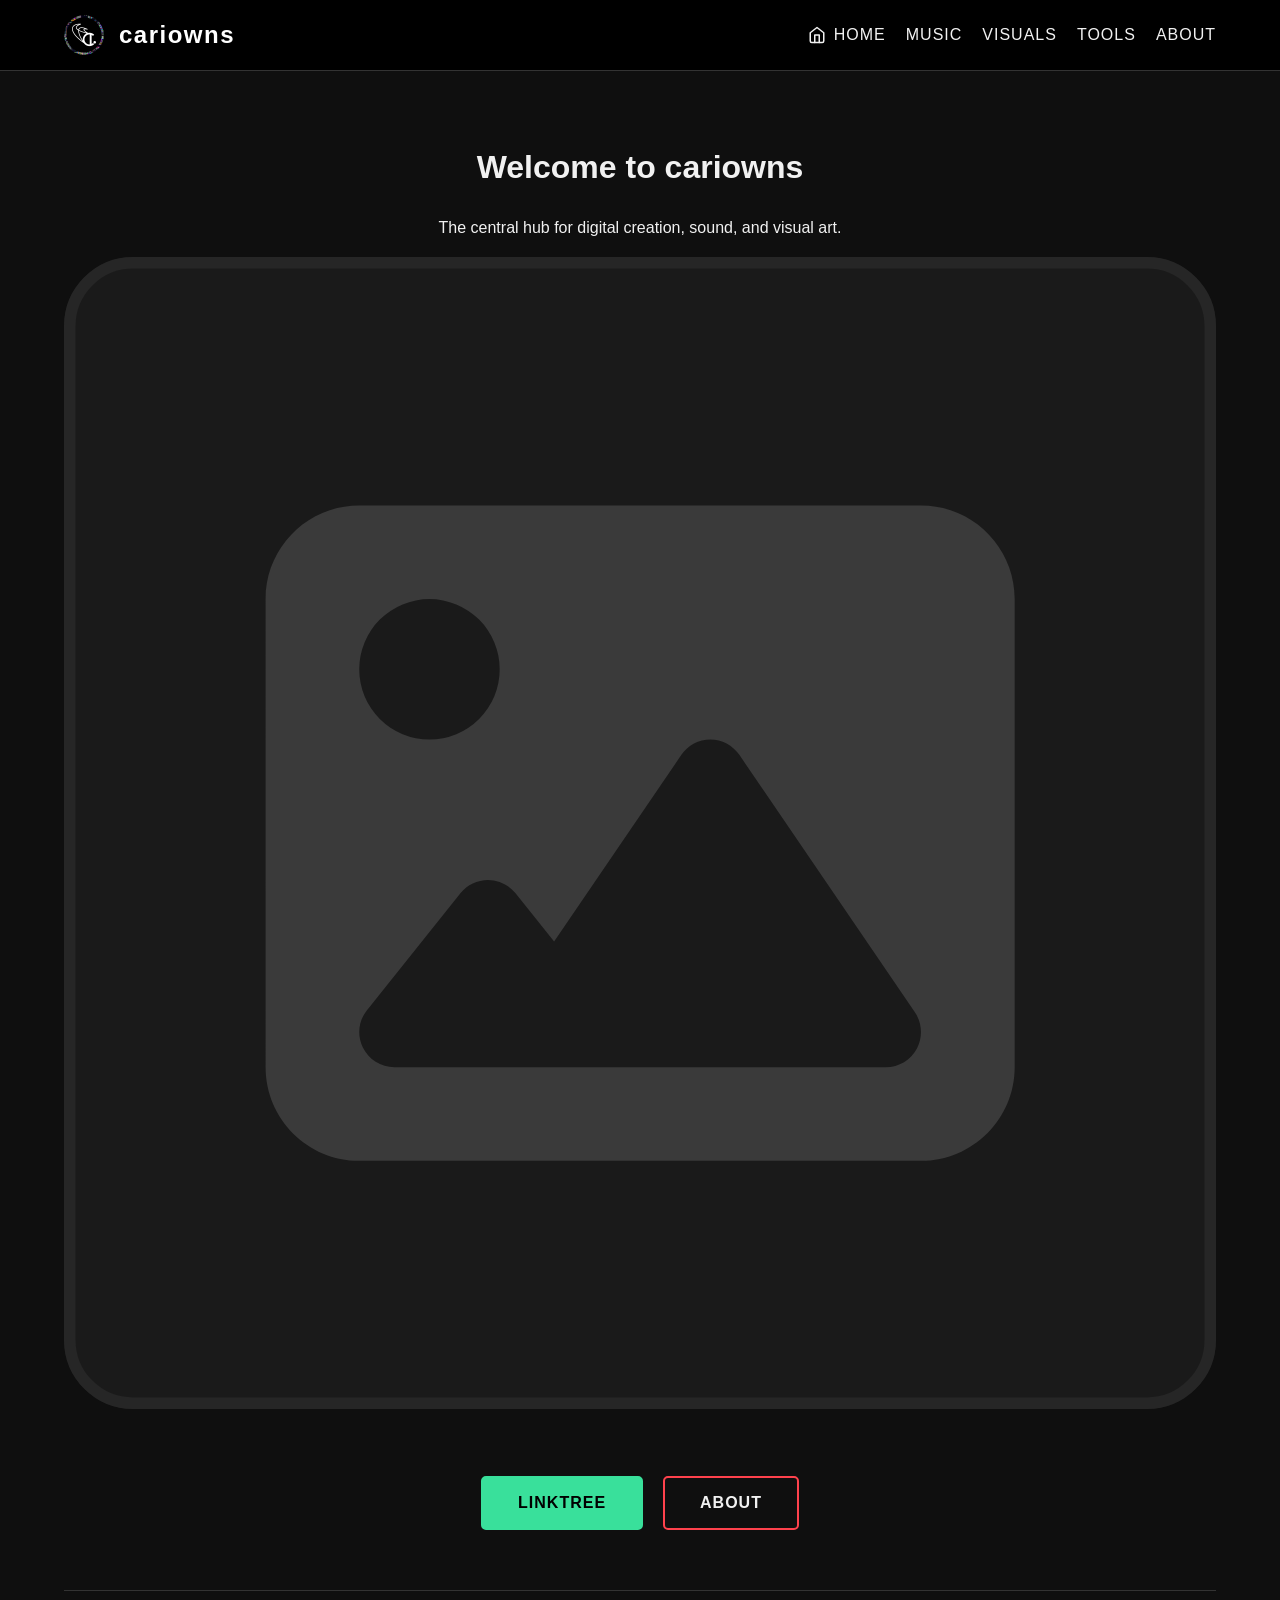
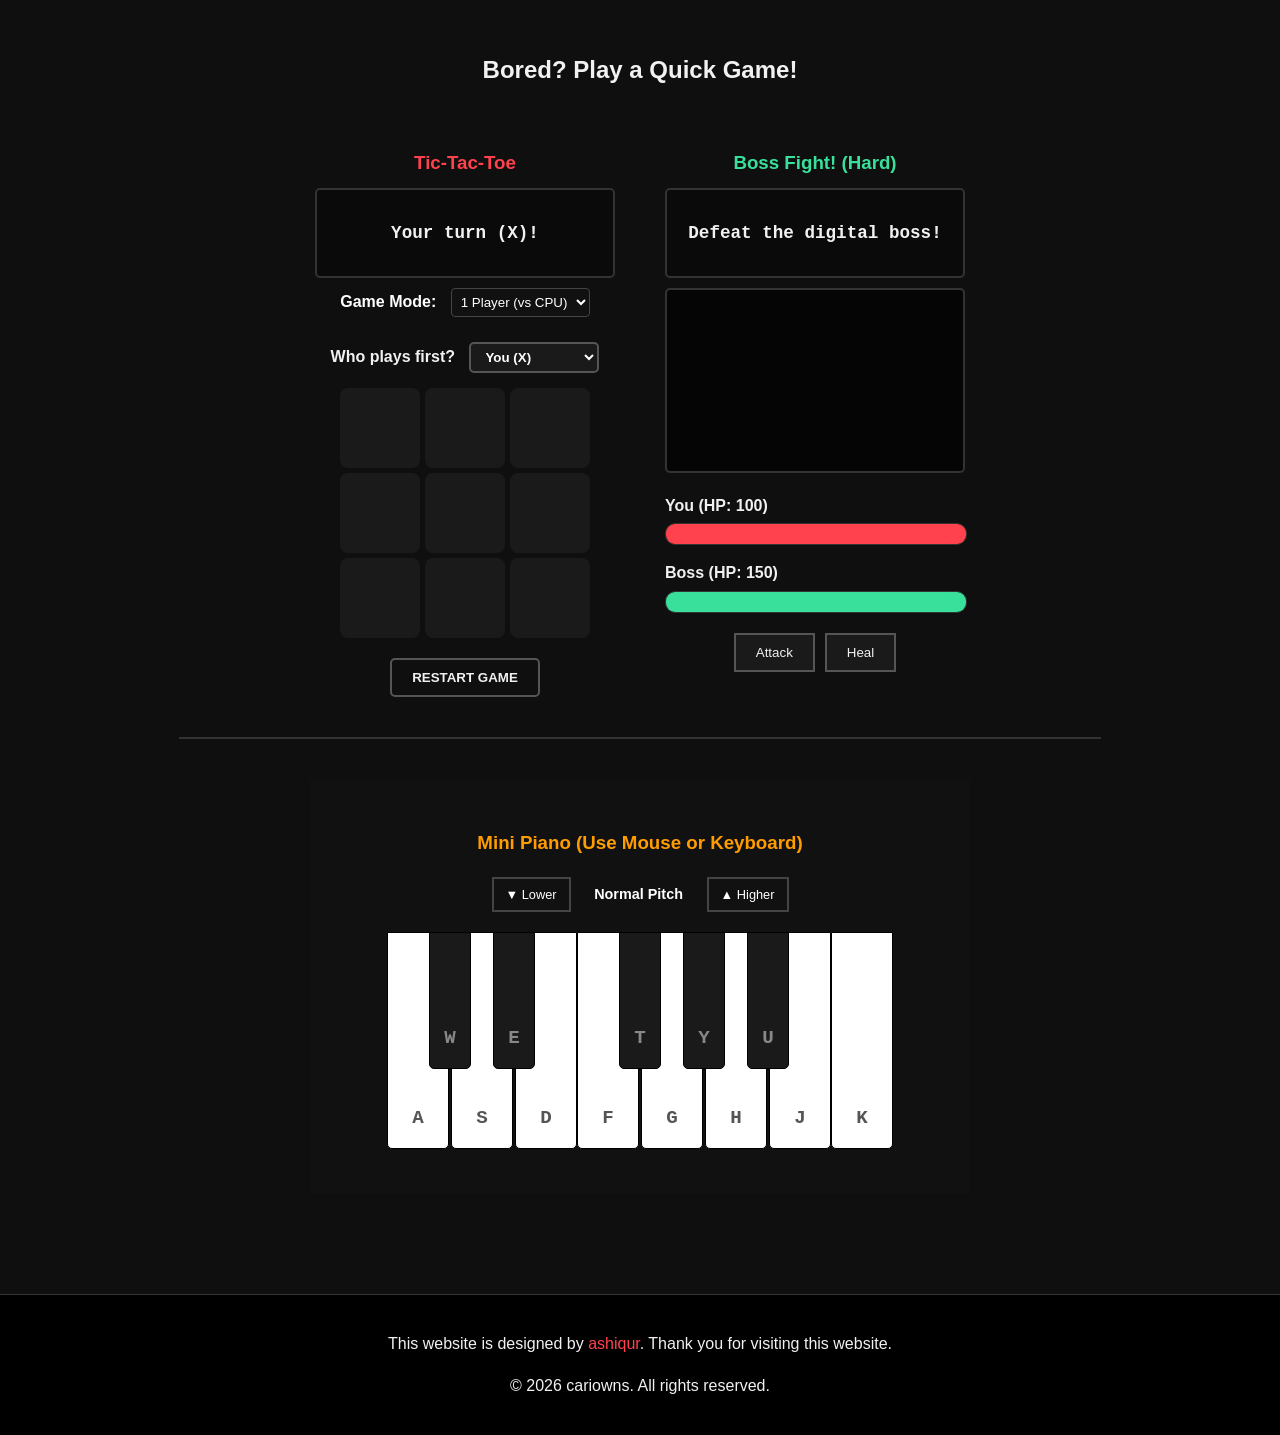
==== commit b64c8c4d: "Add default svg to logo and to others" ====
--- a/index.html
+++ b/index.html
@@ -26,13 +26,21 @@
 <link rel="manifest" href="/site.webmanifest">
 
 <link rel="stylesheet" href="style.css">
+
+<!-- Address bar / nav button theming: matches --bg-color in style.css -->
+<meta name="theme-color" content="#0f0f0f">
+<meta name="msapplication-navbutton-color" content="#0f0f0f">
+<meta name="msapplication-TileColor" content="#0f0f0f">
+<meta name="apple-mobile-web-app-capable" content="yes">
+<meta name="apple-mobile-web-app-status-bar-style" content="black-translucent">
+<script src="theme-color.js"></script>
 </head>
 <body>
     <header>
         <div class="logo">
             <!-- Logo and Text aligned perfectly -->
             <a href="./" style="display: flex; align-items: center; text-decoration: none; gap: 15px;">
-                <img src="assets/logo.png" alt="cariowns logo">
+                <img src="[data-uri]" data-src="assets/logo.png" alt="cariowns logo" class="logo-img">
                 <span style="font-size: 24px; font-weight: bold; letter-spacing: 1.5px; color: #ffffff;">cariowns</span>
             </a>
         </div>
@@ -62,7 +70,7 @@
     <main>
         <h1>Welcome to cariowns</h1>
         <p>The central hub for digital creation, sound, and visual art.</p>
-        <img src="assets/ashiqur.gif" alt="cariowns animation" class="hero-image">
+        <img data-src="assets/ashiqur.gif" alt="cariowns animation" class="hero-image">
         <!-- Home Page Buttons -->
         <div class="home-buttons">
             <a href="https://linktr.ee/cariowns" target="_blank" class="btn linktree-btn">Linktree</a>
@@ -187,6 +195,52 @@
         });
     </script>
 <script>
+        // IMAGE LOADING
+        // The logo and hero image show a plain icon-only placeholder
+        // immediately (no title text, no branding). The real file preloads
+        // quietly in the background and only swaps in once it has FULLY
+        // finished loading, so nobody ever sees a half-painted image. The
+        // logo's placeholder is the favicon SVG itself (already set as its
+        // src in the HTML); the hero image uses a generic image-icon SVG.
+        function svgPlaceholder() {
+            const svg = `
+                <svg xmlns="http://www.w3.org/2000/svg" viewBox="0 0 200 200">
+                    <rect width="200" height="200" rx="12" fill="#1a1a1a"/>
+                    <rect x="1" y="1" width="198" height="198" rx="11" fill="none" stroke="#262626" stroke-width="2"/>
+                    <g transform="translate(35,35) scale(0.254)">
+                        <path d="M0 96C0 60.7 28.7 32 64 32H448c35.3 0 64 28.7 64 64V416c0 35.3-28.7 64-64 64H64c-35.3 0-64-28.7-64-64V96zM323.8 202.5c-4.5-6.6-11.9-10.5-19.8-10.5s-15.4 3.9-19.8 10.5l-87 127.6L170.7 297c-4.6-5.7-11.5-9-18.7-9s-14.2 3.3-18.7 9l-64 80c-5.8 7.2-6.9 17.1-2.9 25.4s12.4 13.6 21.6 13.6h96 32H424c8.9 0 17.1-4.9 21.2-12.8s3.6-17.4-1.4-24.7l-120-176zM112 192a48 48 0 1 0 0-96 48 48 0 1 0 0 96z" fill="#3a3a3a"/>
+                    </g>
+                </svg>`;
+            return 'data:image/svg+xml;charset=UTF-8,' + encodeURIComponent(svg);
+        }
+
+        function preloadAndSwap(img, onError) {
+            const realSrc = img.getAttribute('data-src');
+            if (!realSrc) return;
+            img.style.transition = 'opacity 0.35s ease';
+
+            const loader = new Image();
+            loader.onload = () => {
+                img.style.opacity = '0';
+                setTimeout(() => {
+                    img.src = realSrc;
+                    requestAnimationFrame(() => { img.style.opacity = '1'; });
+                }, 200);
+            };
+            loader.onerror = () => { if (onError) onError(img); };
+            loader.src = realSrc;
+        }
+
+        const logoImg = document.querySelector('.logo-img');
+        if (logoImg) preloadAndSwap(logoImg);
+
+        const heroImg = document.querySelector('.hero-image');
+        if (heroImg) {
+            heroImg.src = svgPlaceholder();
+            preloadAndSwap(heroImg, el => { el.src = svgPlaceholder(); });
+        }
+    </script>
+<script>
         const cells = document.querySelectorAll('.cell');
         const statusText = document.getElementById('game-status');
         const resetButton = document.getElementById('reset-game');
@@ -643,4 +697,4 @@
         });
     </script>
 </body>
-</html>
+</html>
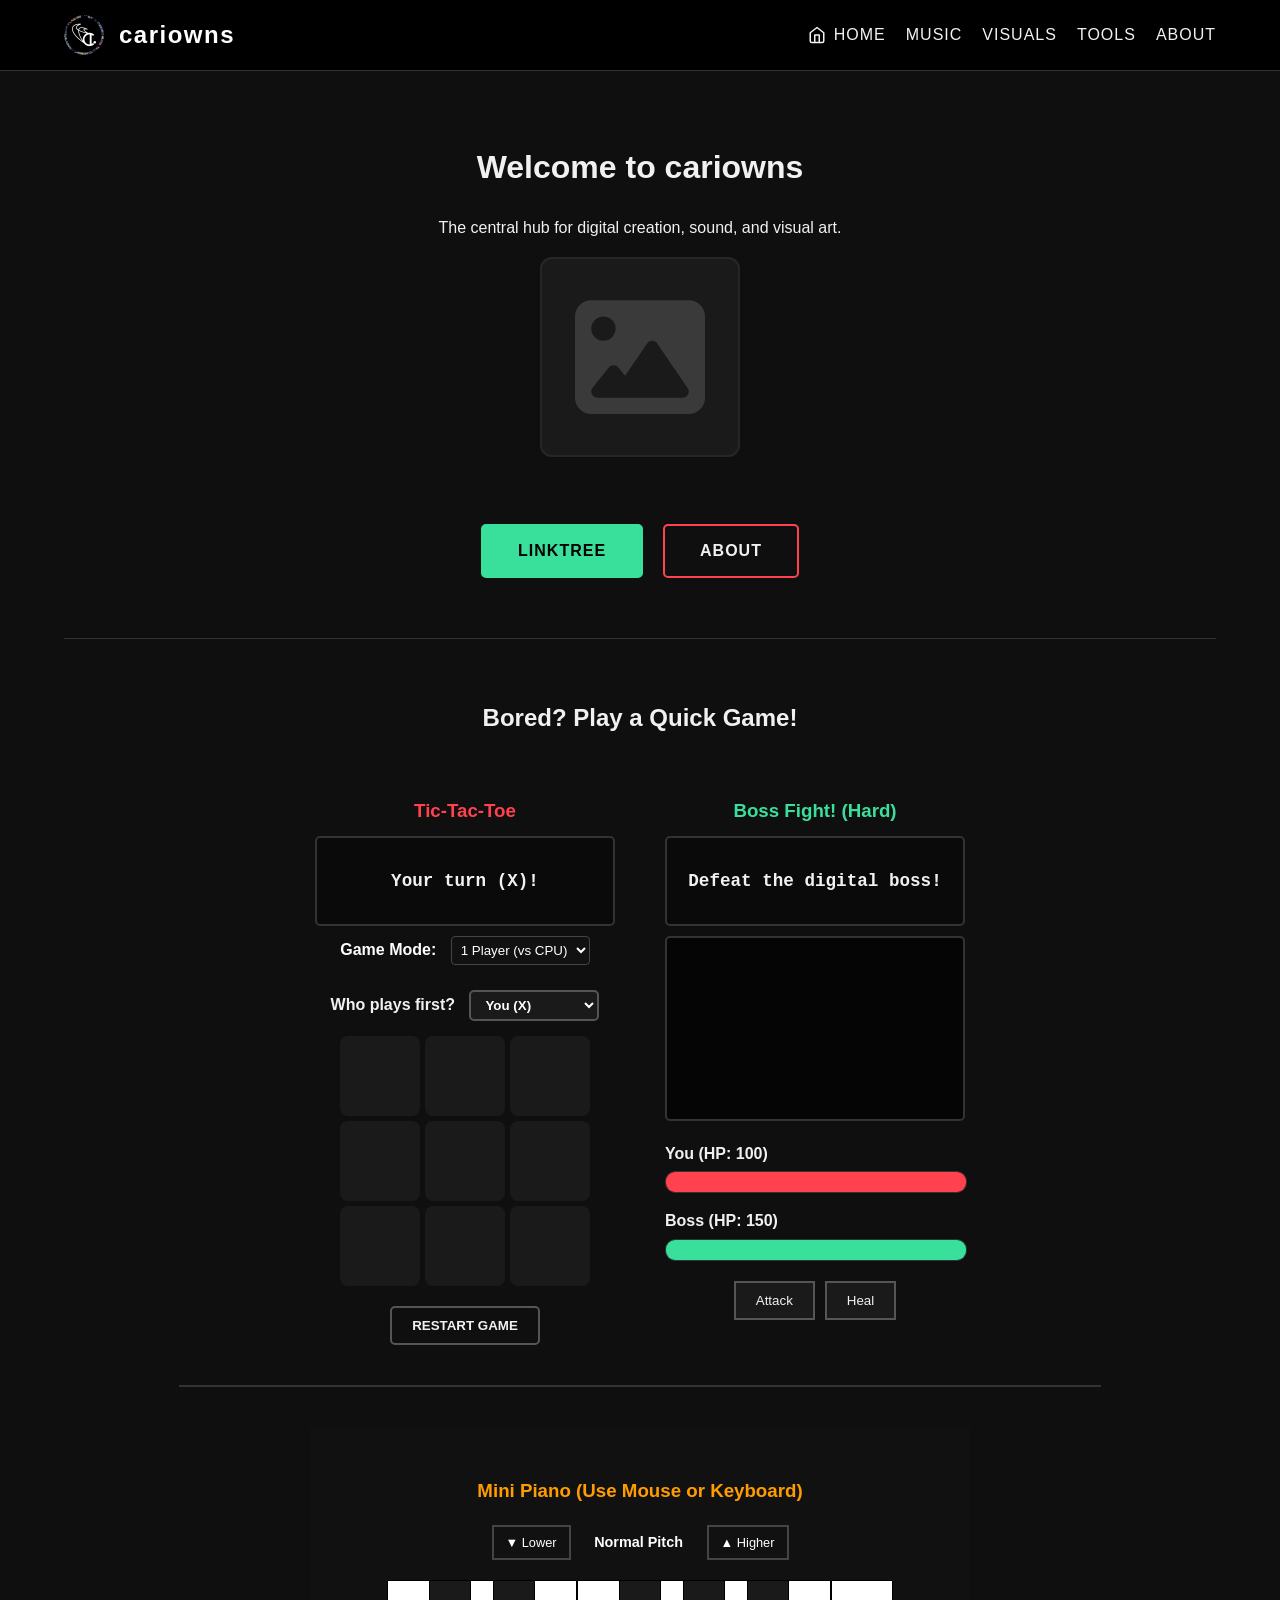
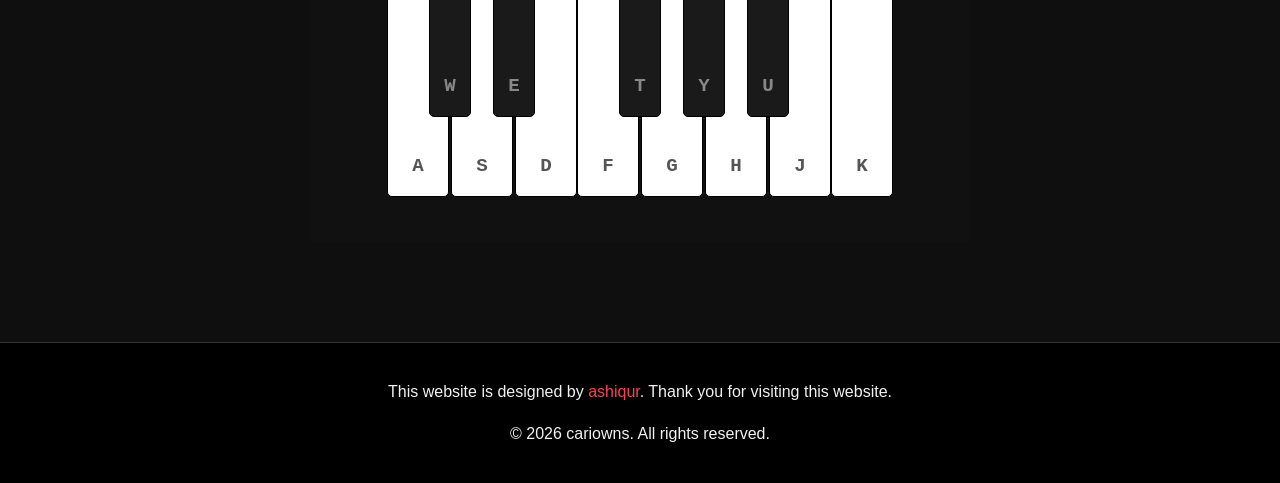
==== commit 4502957f: "Update index.html" ====
--- a/index.html
+++ b/index.html
@@ -204,7 +204,7 @@
         // src in the HTML); the hero image uses a generic image-icon SVG.
         function svgPlaceholder() {
             const svg = `
-                <svg xmlns="http://www.w3.org/2000/svg" viewBox="0 0 200 200">
+                <svg xmlns="http://www.w3.org/2000/svg" width="200" height="200" viewBox="0 0 200 200">
                     <rect width="200" height="200" rx="12" fill="#1a1a1a"/>
                     <rect x="1" y="1" width="198" height="198" rx="11" fill="none" stroke="#262626" stroke-width="2"/>
                     <g transform="translate(35,35) scale(0.254)">
@@ -697,4 +697,4 @@
         });
     </script>
 </body>
-</html>+</html>
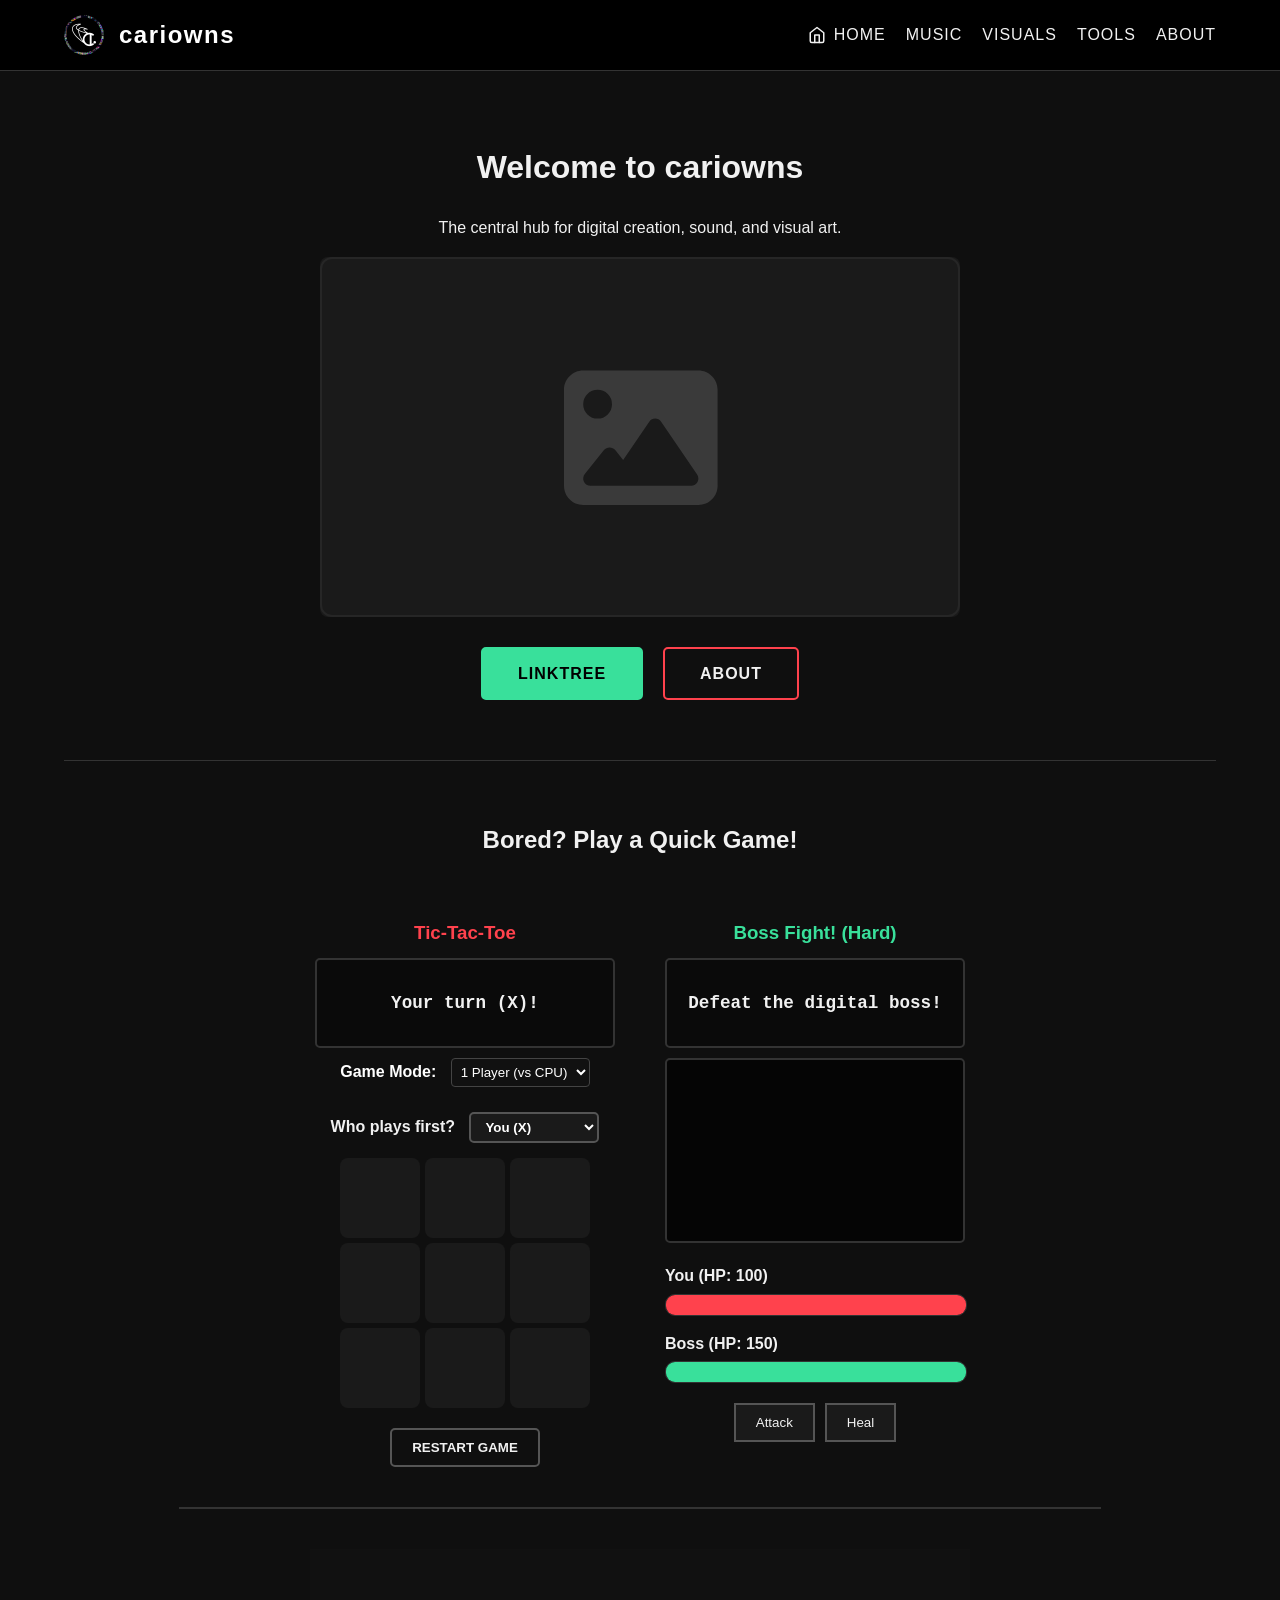
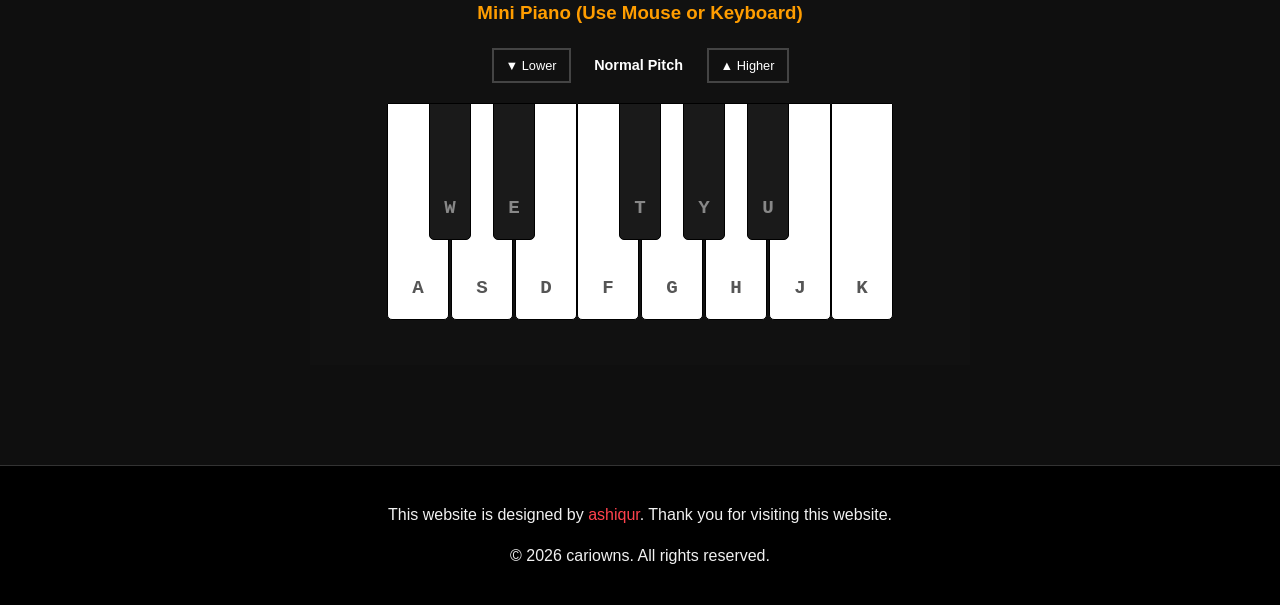
==== commit 6824ff42: "Changes the size of gif container" ====
--- a/index.html
+++ b/index.html
@@ -203,11 +203,14 @@
         // logo's placeholder is the favicon SVG itself (already set as its
         // src in the HTML); the hero image uses a generic image-icon SVG.
         function svgPlaceholder() {
+            // Matches the .hero-image box (16:9) exactly, so the placeholder
+            // sits in the same size/shape as the real gif with zero layout
+            // jump when it swaps in.
             const svg = `
-                <svg xmlns="http://www.w3.org/2000/svg" width="200" height="200" viewBox="0 0 200 200">
-                    <rect width="200" height="200" rx="12" fill="#1a1a1a"/>
-                    <rect x="1" y="1" width="198" height="198" rx="11" fill="none" stroke="#262626" stroke-width="2"/>
-                    <g transform="translate(35,35) scale(0.254)">
+                <svg xmlns="http://www.w3.org/2000/svg" width="640" height="360" viewBox="0 0 640 360">
+                    <rect width="640" height="360" rx="12" fill="#1a1a1a"/>
+                    <rect x="1" y="1" width="638" height="358" rx="11" fill="none" stroke="#262626" stroke-width="2"/>
+                    <g transform="translate(244,104) scale(0.3)">
                         <path d="M0 96C0 60.7 28.7 32 64 32H448c35.3 0 64 28.7 64 64V416c0 35.3-28.7 64-64 64H64c-35.3 0-64-28.7-64-64V96zM323.8 202.5c-4.5-6.6-11.9-10.5-19.8-10.5s-15.4 3.9-19.8 10.5l-87 127.6L170.7 297c-4.6-5.7-11.5-9-18.7-9s-14.2 3.3-18.7 9l-64 80c-5.8 7.2-6.9 17.1-2.9 25.4s12.4 13.6 21.6 13.6h96 32H424c8.9 0 17.1-4.9 21.2-12.8s3.6-17.4-1.4-24.7l-120-176zM112 192a48 48 0 1 0 0-96 48 48 0 1 0 0 96z" fill="#3a3a3a"/>
                     </g>
                 </svg>`;
@@ -697,4 +700,4 @@
         });
     </script>
 </body>
-</html>
+</html>
--- a/style.css
+++ b/style.css
@@ -69,10 +69,15 @@
 }
 
 .hero-image {
-    max-width: 100%;
+    display: block;
+    width: 100%;
+    max-width: 640px;
+    aspect-ratio: 16 / 9;
     height: auto;
+    margin: 0 auto 30px;
     border-radius: 8px;
-    margin-bottom: 30px;
+    object-fit: cover;
+    background-color: #1a1a1a; /* fills the box while the placeholder/gif loads */
 }
 
 /* Footer */
@@ -1124,4 +1129,4 @@
 @keyframes blink {
   from, to { background-color: transparent; }
   50% { background-color: #ff3333; }
-}
+}
